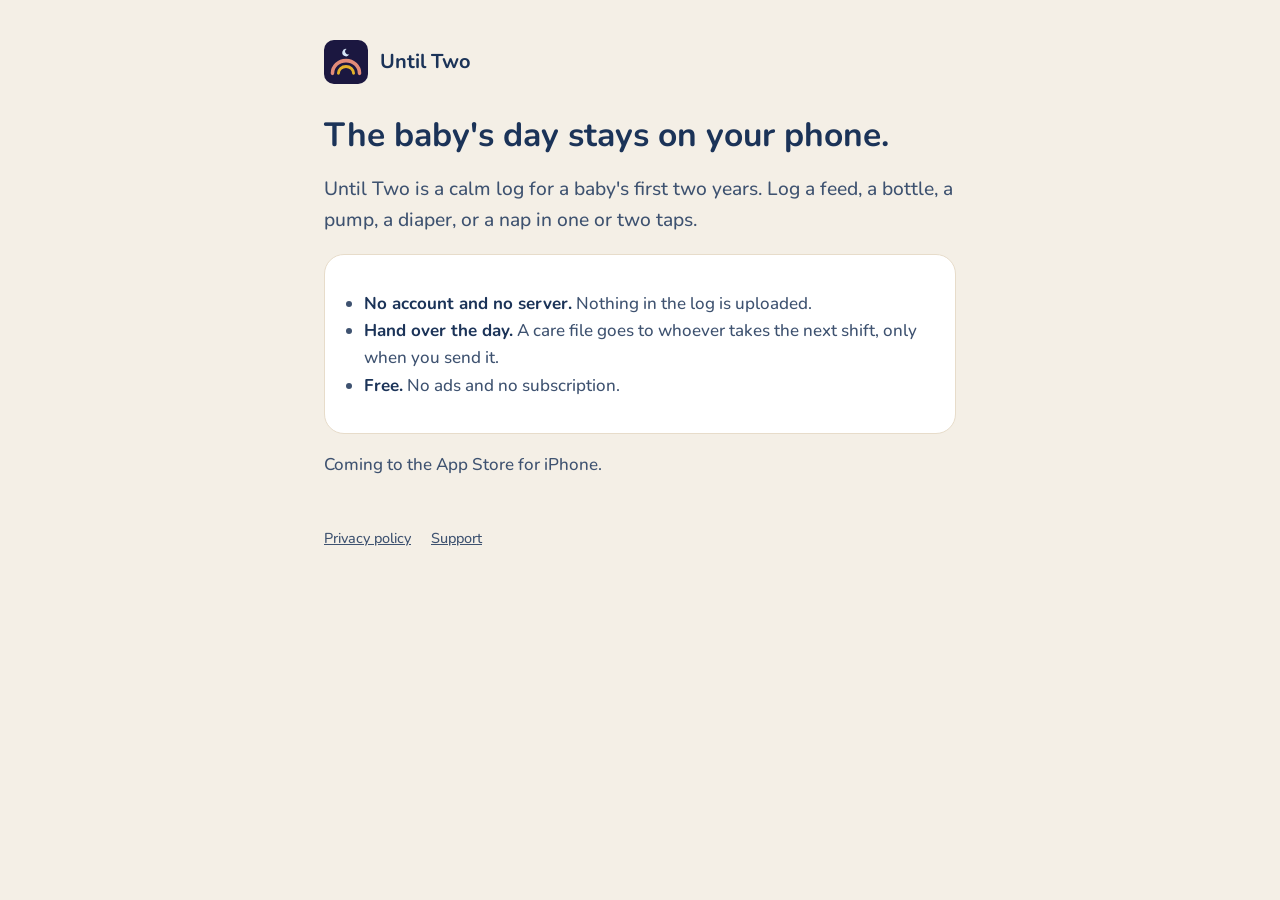
==== index.html @ e6624f47 "Until Two: home, privacy policy, and support pages" ====
<!doctype html>
<html lang="en">
  <head>
    <meta charset="utf-8" />
    <meta name="viewport" content="width=device-width, initial-scale=1" />
    <title>Until Two: a baby log that stays on your phone</title>
    <meta name="description" content="Log feeds, diapers, and sleep in a few taps. The log stays on your phone. No account, no ads, no subscription." />
    <link rel="icon" href="mark.svg" />
    <link rel="stylesheet" href="style.css" />
  </head>
  <body>
    <main>
      <header><a href="./"><img src="mark.svg" alt="" />Until Two</a></header>
      <h1>The baby's day stays on your phone.</h1>
      <p class="lede">Until Two is a calm log for a baby's first two years. Log a feed, a bottle, a pump, a diaper, or a nap in one or two taps.</p>
      <div class="card">
        <ul>
          <li><strong>No account and no server.</strong> Nothing in the log is uploaded.</li>
          <li><strong>Hand over the day.</strong> A care file goes to whoever takes the next shift, only when you send it.</li>
          <li><strong>Free.</strong> No ads and no subscription.</li>
        </ul>
      </div>
      <p>Coming to the App Store for iPhone.</p>
      <footer>
        <a href="privacy.html">Privacy policy</a>
        <a href="support.html">Support</a>
      </footer>
    </main>
  </body>
</html>
---- style.css ----
@font-face {
  font-family: Nunito;
  font-weight: 200 1000;
  font-display: swap;
  src: url("nunito.woff2") format("woff2");
}
:root {
  color-scheme: light dark;
  --bg: #F4EFE6;
  --ink: #1B3358;
  --muted: #3E5270;
  --card: #FFFFFF;
  --line: #E7DCCA;
}
@media (prefers-color-scheme: dark) {
  :root { --bg: #1B1740; --ink: #F6F3EF; --muted: #D5CEC6; --card: #241E52; --line: #3A3370; }
}
* { box-sizing: border-box; }
body {
  margin: 0;
  background: var(--bg);
  color: var(--ink);
  font: 500 1.0625rem/1.6 Nunito, ui-rounded, "SF Pro Rounded", "Segoe UI", sans-serif;
}
main { max-width: 42rem; margin: 0 auto; padding: 2.5rem 1.25rem 4rem; }
header { display: flex; align-items: center; gap: 0.75rem; margin-bottom: 2rem; }
header a { display: flex; align-items: center; gap: 0.75rem; color: inherit; text-decoration: none; font-weight: 700; font-size: 1.25rem; }
header img { width: 44px; height: 44px; }
h1 { font-size: 2.1rem; line-height: 1.15; font-weight: 700; margin: 0 0 0.75rem; text-wrap: balance; }
h2 { font-size: 1.2rem; font-weight: 700; margin: 2rem 0 0.4rem; }
p, li { color: var(--muted); }
strong { color: var(--ink); }
a { color: inherit; }
ul { padding-left: 1.2rem; }
.card { background: var(--card); border: 1px solid var(--line); border-radius: 1.25rem; padding: 1.1rem 1.25rem; margin: 1rem 0; }
.lede { font-size: 1.2rem; }
footer { margin-top: 3rem; font-size: 0.9rem; color: var(--muted); display: flex; gap: 1.25rem; flex-wrap: wrap; }
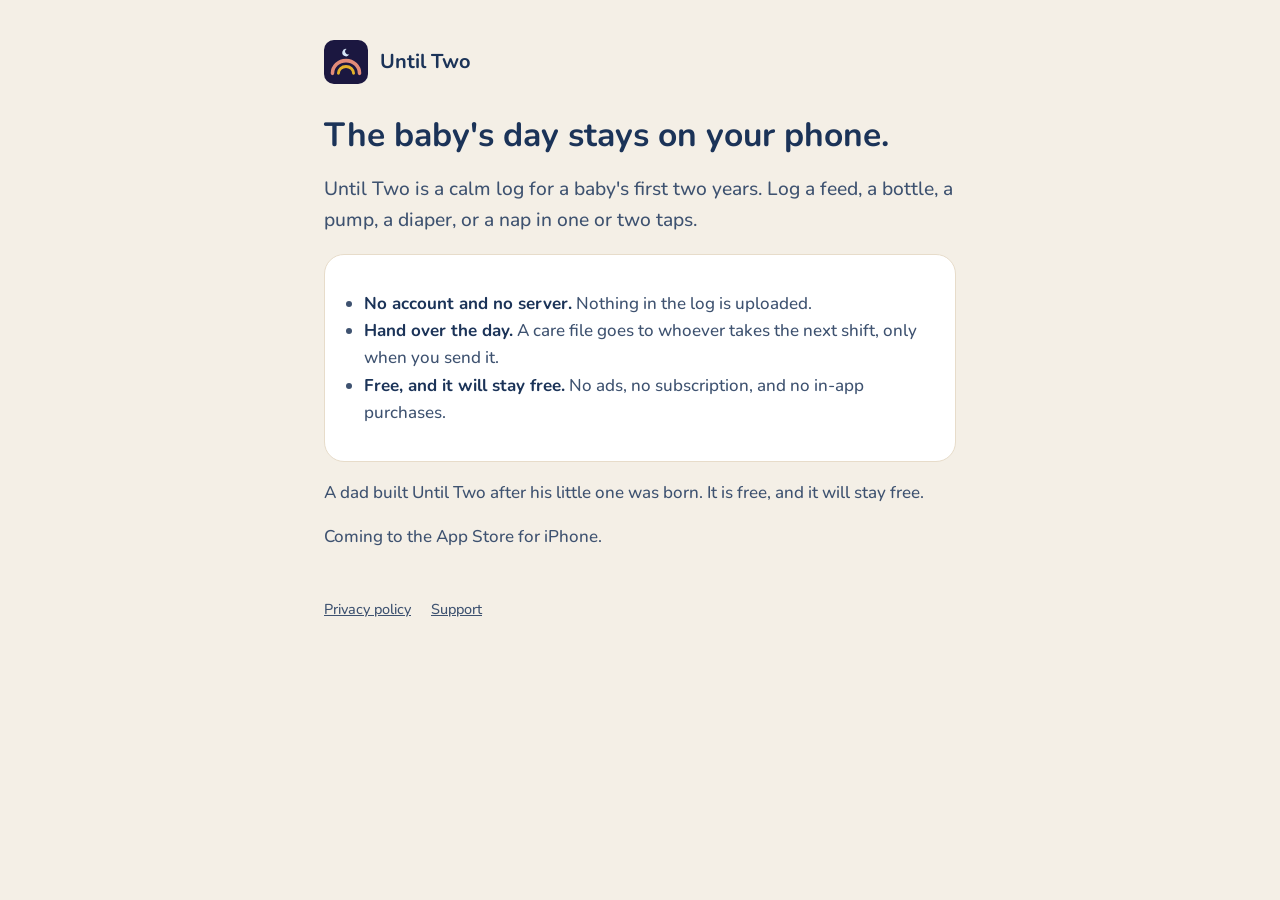
==== commit 5c28898f: "1.6.0: the story, Ask, privacy choices and accessibility" ====
--- a/index.html
+++ b/index.html
@@ -17,9 +17,10 @@
         <ul>
           <li><strong>No account and no server.</strong> Nothing in the log is uploaded.</li>
           <li><strong>Hand over the day.</strong> A care file goes to whoever takes the next shift, only when you send it.</li>
-          <li><strong>Free.</strong> No ads and no subscription.</li>
+          <li><strong>Free, and it will stay free.</strong> No ads, no subscription, and no in-app purchases.</li>
         </ul>
       </div>
+      <p>A dad built Until Two after his little one was born. It is free, and it will stay free.</p>
       <p>Coming to the App Store for iPhone.</p>
       <footer>
         <a href="privacy.html">Privacy policy</a>
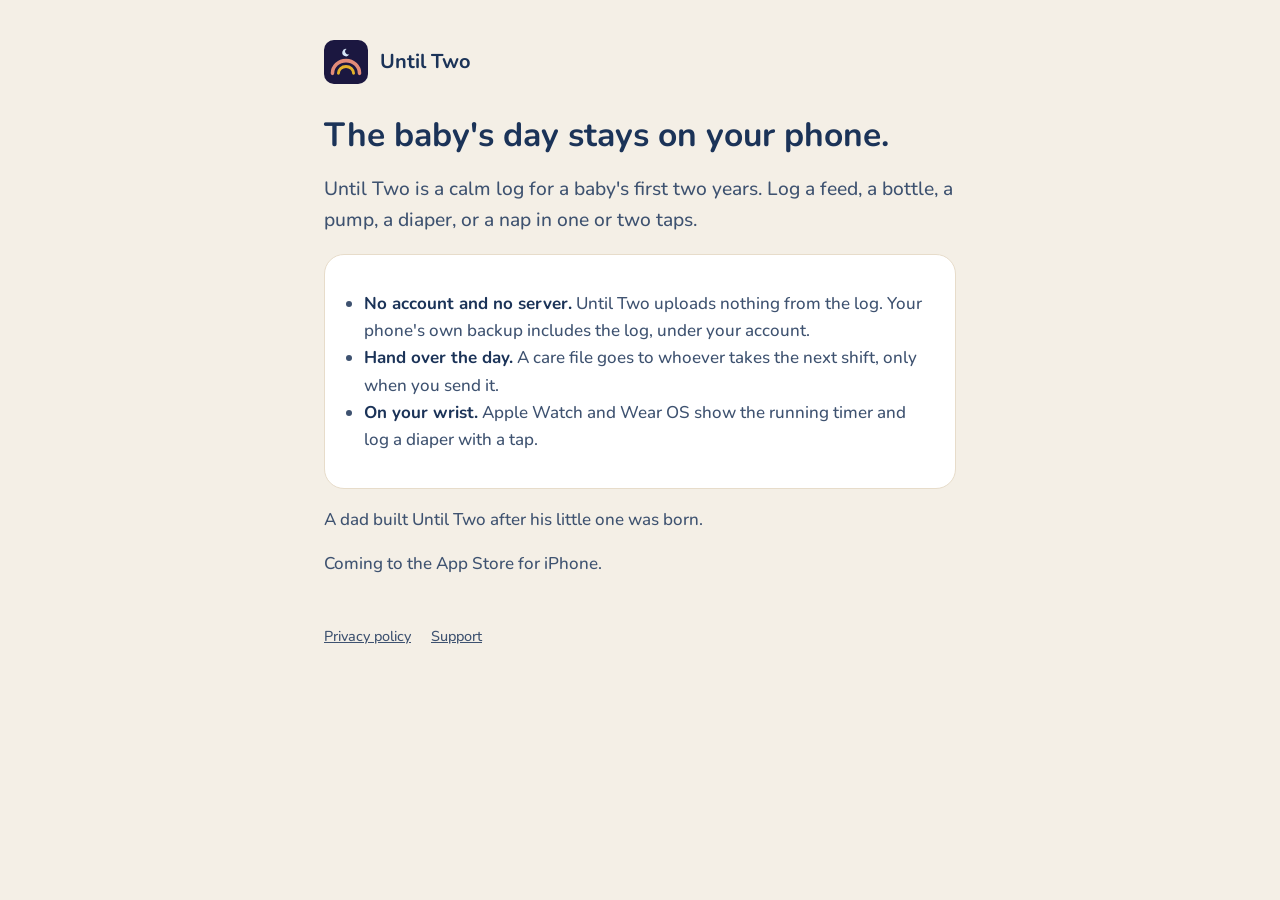
==== commit c04f4543: "1.7.0: ML Kit diagnostics, phone backup, care file switches, import, twins, appearance" ====
--- a/index.html
+++ b/index.html
@@ -4,7 +4,7 @@
     <meta charset="utf-8" />
     <meta name="viewport" content="width=device-width, initial-scale=1" />
     <title>Until Two: a baby log that stays on your phone</title>
-    <meta name="description" content="Log feeds, diapers, and sleep in a few taps. The log stays on your phone. No account, no ads, no subscription." />
+    <meta name="description" content="Log feeds, diapers, and sleep in a few taps. The log stays on your phone. No account and no ads." />
     <link rel="icon" href="mark.svg" />
     <link rel="stylesheet" href="style.css" />
   </head>
@@ -15,12 +15,12 @@
       <p class="lede">Until Two is a calm log for a baby's first two years. Log a feed, a bottle, a pump, a diaper, or a nap in one or two taps.</p>
       <div class="card">
         <ul>
-          <li><strong>No account and no server.</strong> Nothing in the log is uploaded.</li>
+          <li><strong>No account and no server.</strong> Until Two uploads nothing from the log. Your phone's own backup includes the log, under your account.</li>
           <li><strong>Hand over the day.</strong> A care file goes to whoever takes the next shift, only when you send it.</li>
-          <li><strong>Free, and it will stay free.</strong> No ads, no subscription, and no in-app purchases.</li>
+          <li><strong>On your wrist.</strong> Apple Watch and Wear OS show the running timer and log a diaper with a tap.</li>
         </ul>
       </div>
-      <p>A dad built Until Two after his little one was born. It is free, and it will stay free.</p>
+      <p>A dad built Until Two after his little one was born.</p>
       <p>Coming to the App Store for iPhone.</p>
       <footer>
         <a href="privacy.html">Privacy policy</a>
